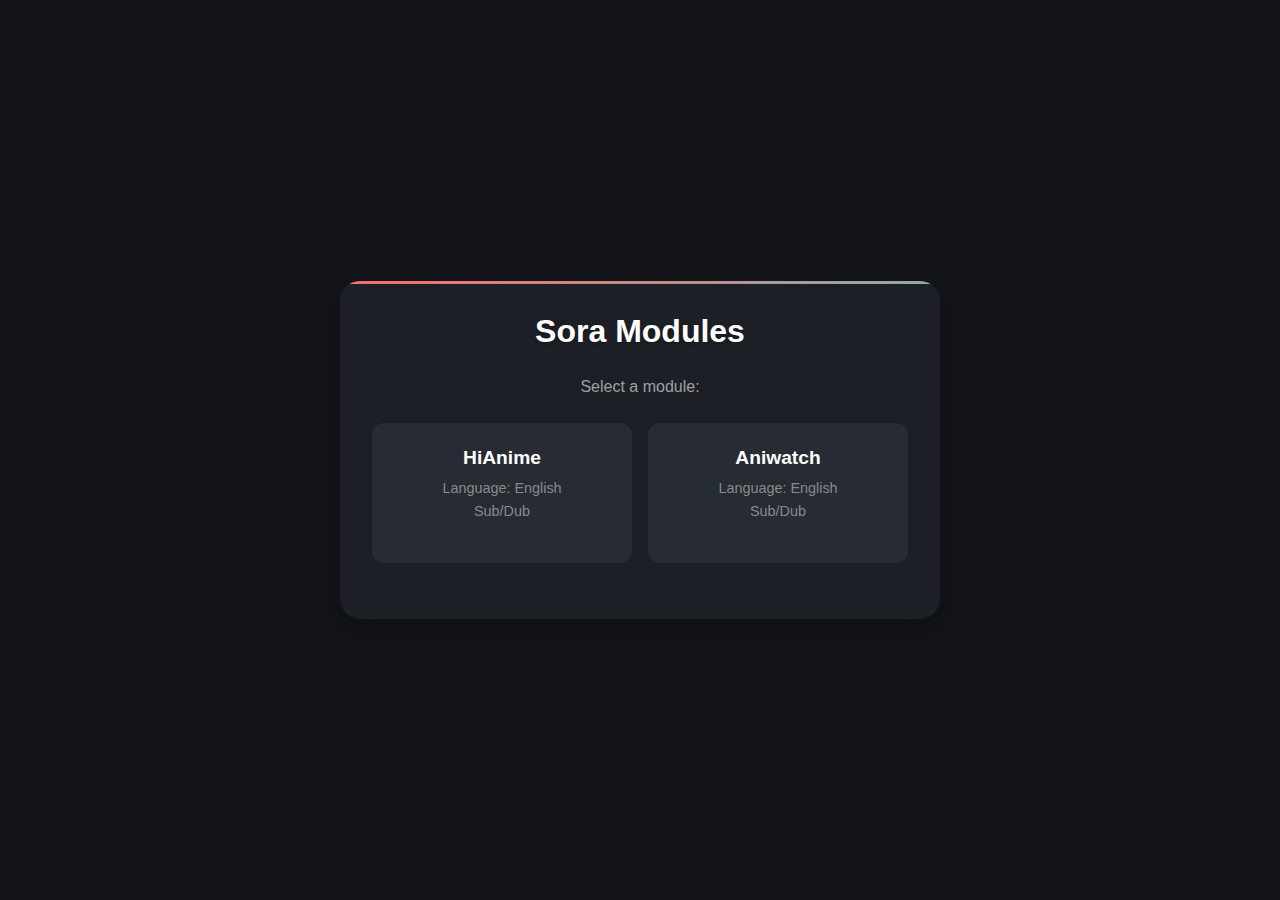
==== website/index.html @ 0da0c296 "Update index.html" ====
<!DOCTYPE html>
<html lang="en">
<head>
    <meta charset="UTF-8">
    <meta name="viewport" content="width=device-width, initial-scale=1.0">
    <title>Sora Modules</title>
    <link rel="stylesheet" href="styles.css">
</head>
<body>
    <div class="container">
        <!-- Homepage View -->
        <div id="homepage">
            <h1>Sora Modules</h1>
            <p>Select a module:</p> 
            <div class="modules-grid" id="websiteGrid">
                <!-- Websites will be loaded here dynamically -->
            </div>
        </div>

        <!-- Redirect View -->
        <div id="redirectContent" class="redirect-container">
            <div class="loading"></div>
            <p>Opening in Sora app...</p>
            <div class="link-display" id="linkDisplay"></div>
            <button class="button" onclick="copyLink()">Copy Link</button>
            <a href="/" class="button">Back to Home</a>
            <p class="success-message" id="successMessage">Link copied successfully!</p>
        </div>
    </div>

    <script>
        // Website configurations
        const websites = {
            'hianime': {
                name: 'HiAnime',
                baseUrl: 'https://raw.githubusercontent.com/50n50/sources/refs/heads/main/hianime/hianime.json',
                redirectUrl: 'sora://module?url=https://raw.githubusercontent.com/50n50/sources/refs/heads/main/hianime/hianime.json',
                description: 'Language: English<br>Sub/Dub'
            },
            'aniwatch': {
                name: 'Aniwatch',
                baseUrl: 'https://raw.githubusercontent.com/50n50/sources/refs/heads/main/aniwatch/aniwatch.json',
                redirectUrl: 'sora://module?url=https://raw.githubusercontent.com/50n50/sources/refs/heads/main/aniwatch/aniwatch.json',
                description: 'Language: English<br>Sub/Dub'
            },
            
            // Add more websites here
        };

        // Function to create website cards
        function createWebsiteCards() {
            const grid = document.getElementById('websiteGrid');
            
            for (const [id, website] of Object.entries(websites)) {
                const card = document.createElement('div');
                card.className = 'module-card';
                card.onclick = () => handleRedirect(website.redirectUrl, website.baseUrl);
                
                card.innerHTML = `
                    <h3 class="module-title">${website.name}</h3>
                    <p class="module-description">${website.description}</p>
                `;
                
                grid.appendChild(card);
            }
        }

        // Function to handle redirect
        function handleRedirect(redirectUrl, baseUrl) {
            // Show redirect content and hide homepage
            document.getElementById('homepage').style.display = 'none';
            document.getElementById('redirectContent').style.display = 'block';
            
            // Set the link display
            const linkDisplay = document.getElementById('linkDisplay');
            linkDisplay.textContent = baseUrl;
            
            // Attempt to open the app
            window.location.href = redirectUrl;
            
            // Show the link display after a short delay (in case redirect fails)
            setTimeout(() => {
                linkDisplay.style.display = 'block';
            }, 1500);
        }

        // Function to copy link
        function copyLink() {
            const linkText = document.getElementById('linkDisplay').textContent;
            navigator.clipboard.writeText(linkText).then(() => {
                const successMessage = document.getElementById('successMessage');
                successMessage.style.display = 'block';
                setTimeout(() => {
                    successMessage.style.display = 'none';
                }, 2000);
            });
        }

        // Initialize website cards when the page loads
        document.addEventListener('DOMContentLoaded', createWebsiteCards);

        // Check if we're on a direct website URL
        const path = window.location.pathname;
        const websiteId = path.split('/').pop().replace('.json', '');
        if (websites[websiteId]) {
            handleRedirect(websites[websiteId].redirectUrl, websites[websiteId].baseUrl);
        }
    </script>
</body>
</html>
---- website/styles.css ----
* {
    margin: 0;
    padding: 0;
    box-sizing: border-box;
    font-family: 'Segoe UI', Tahoma, Geneva, Verdana, sans-serif;
}

body {
    min-height: 100vh;
    display: flex;
    justify-content: center;
    align-items: center;
    background: #13151a;
    color: #fff;
    padding: 20px;
}

.container {
    background: rgba(30, 32, 40, 0.95);
    padding: 2rem;
    border-radius: 20px;
    box-shadow: 0 10px 30px rgba(0, 0, 0, 0.3);
    text-align: center;
    max-width: 600px;
    width: 90%;
    position: relative;
    overflow: hidden;
}

.container::before {
    content: '';
    position: absolute;
    top: 0;
    left: 0;
    right: 0;
    height: 3px;
    background: linear-gradient(90deg, #ff6b6b, #4ecdc4, #ff6b6b);
    background-size: 300% 100%;
    animation: gradientSlide 3s linear infinite;
}

@keyframes gradientSlide {
    0% { background-position: 100% 0%; }
    100% { background-position: 0% 0%; }
}

h1 {
    color: #fff;
    margin-bottom: 1.5rem;
    font-size: 2rem;
    text-shadow: 0 2px 4px rgba(0,0,0,0.2);
}

p {
    color: #a0a0a0;
    margin-bottom: 1.5rem;
    line-height: 1.6;
}

.modules-grid {
    display: grid;
    grid-template-columns: repeat(auto-fit, minmax(250px, 1fr));
    gap: 1rem;
    margin: 1.5rem 0;
}

.module-card {
    background: rgba(40, 44, 52, 0.95);
    padding: 1.5rem;
    border-radius: 12px;
    transition: transform 0.3s ease, box-shadow 0.3s ease;
    cursor: pointer;
}

.module-card:hover {
    transform: translateY(-5px);
    box-shadow: 0 5px 15px rgba(0,0,0,0.3);
}

.module-title {
    color: #fff;
    margin-bottom: 0.5rem;
    font-size: 1.2rem;
}

.module-description {
    color: #8a8a8a;
    font-size: 0.9rem;
    margin-bottom: 1rem;
}

.button {
    background: linear-gradient(135deg, #4ecdc4, #45b8ac);
    color: white;
    padding: 12px 24px;
    border: none;
    border-radius: 8px;
    cursor: pointer;
    font-size: 1rem;
    transition: all 0.3s ease;
    text-decoration: none;
    display: inline-block;
    margin: 0.5rem;
}

.button:hover {
    opacity: 0.9;
    transform: translateY(-2px);
}

.link-display {
    background: rgba(20, 22, 30, 0.95);
    padding: 12px;
    border-radius: 8px;
    margin: 1rem 0;
    word-break: break-all;
    font-family: monospace;
    color: #4ecdc4;
    display: none;
}

.success-message {
    color: #4ecdc4;
    margin-top: 1rem;
    display: none;
}

#redirectContent {
    display: none;
}

.redirect-container {
    text-align: center;
}

.loading {
    display: inline-block;
    width: 50px;
    height: 50px;
    border: 3px solid rgba(78, 205, 196, 0.3);
    border-radius: 50%;
    border-top-color: #4ecdc4;
    animation: spin 1s ease-in-out infinite;
    margin-bottom: 20px;
}

@keyframes spin {
    to { transform: rotate(360deg); }
}
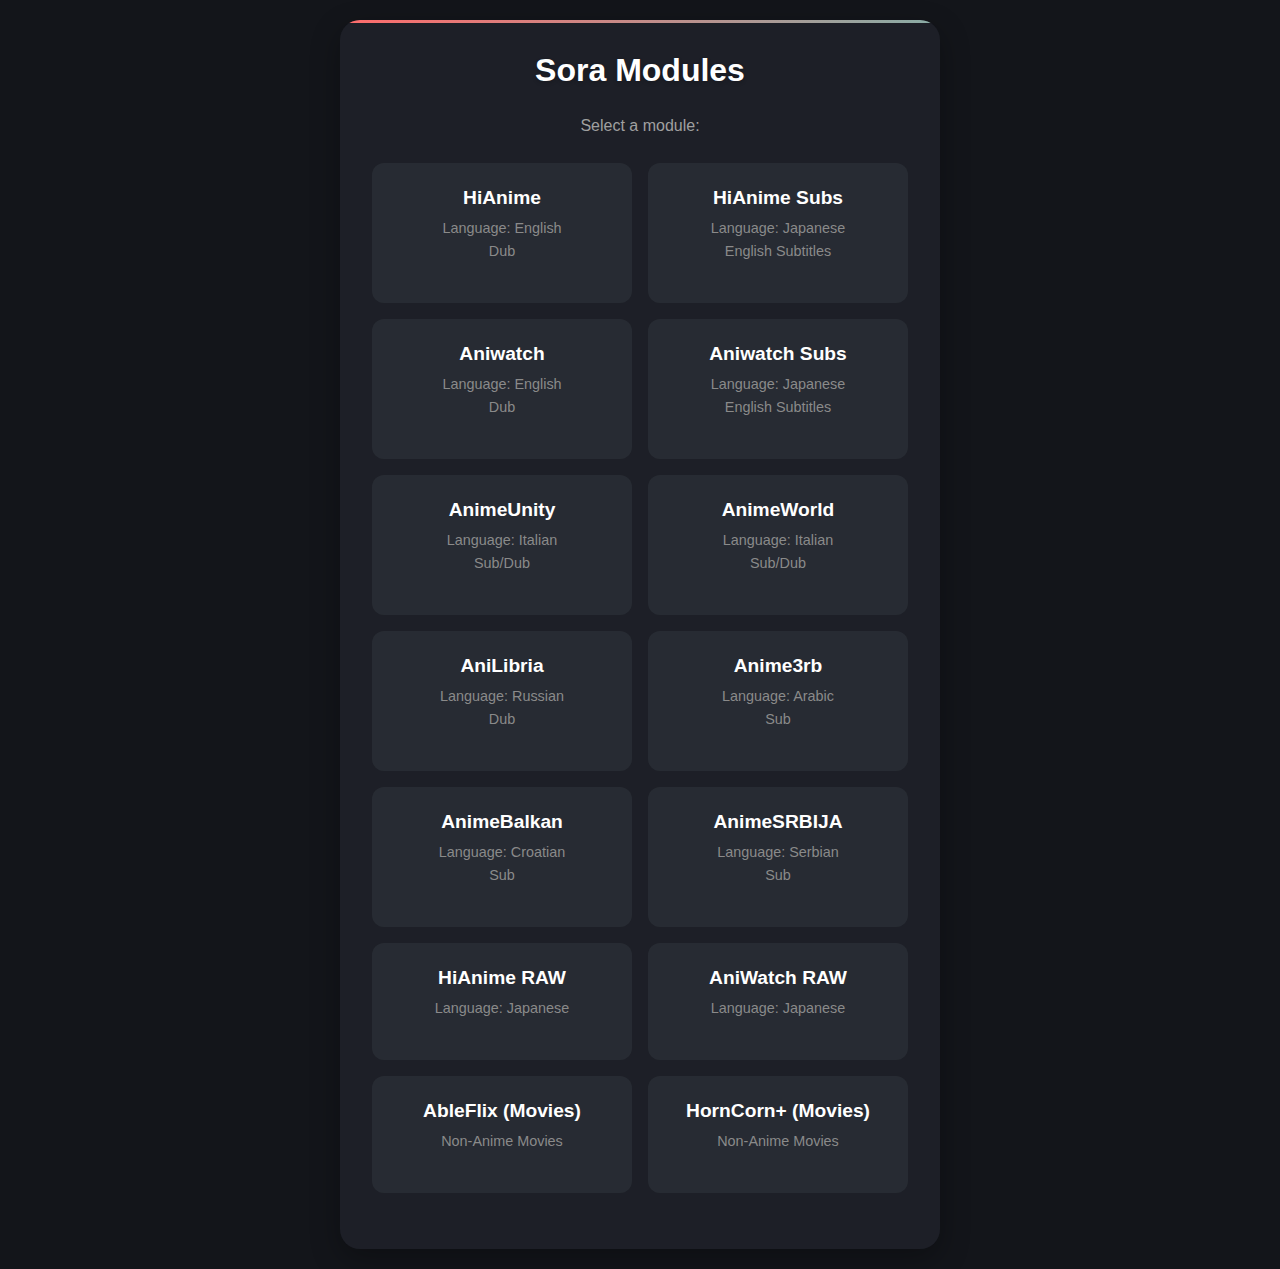
==== commit fa90d1b9: "Update index.html" ====
--- a/website/index.html
+++ b/website/index.html
@@ -20,13 +20,20 @@
         <!-- Redirect View -->
         <div id="redirectContent" class="redirect-container">
             <div class="loading"></div>
-            <p>Opening in Sora app...</p>
+            <p>Opening in Sora...</p>
             <div class="link-display" id="linkDisplay"></div>
             <button class="button" onclick="copyLink()">Copy Link</button>
-            <a href="/" class="button">Back to Home</a>
+            <button onclick="showHomepage()" class="button">Back to Home</button>
             <p class="success-message" id="successMessage">Link copied successfully!</p>
         </div>
     </div>
+
+    <!-- GitHub Link -->
+    <a href="https://github.com/ordzy/sora-modules-website" class="github-link" target="_blank" rel="noopener noreferrer" aria-label="GitHub Repository">
+        <svg viewBox="0 0 24 24" xmlns="http://www.w3.org/2000/svg">
+            <path d="M12 0C5.37 0 0 5.37 0 12c0 5.31 3.435 9.795 8.205 11.385.6.105.825-.255.825-.57 0-.285-.015-1.23-.015-2.235-3.015.555-3.795-.735-4.035-1.41-.135-.345-.72-1.41-1.23-1.695-.42-.225-1.02-.78-.015-.795.945-.015 1.62.87 1.845 1.23 1.08 1.815 2.805 1.305 3.495.99.105-.78.42-1.305.765-1.605-2.67-.3-5.46-1.335-5.46-5.925 0-1.305.465-2.385 1.23-3.225-.12-.3-.54-1.53.12-3.18 0 0 1.005-.315 3.3 1.23.96-.27 1.98-.405 3-.405s2.04.135 3 .405c2.295-1.56 3.3-1.23 3.3-1.23.66 1.65.24 2.88.12 3.18.765.84 1.23 1.905 1.23 3.225 0 4.605-2.805 5.625-5.475 5.925.435.375.81 1.095.81 2.22 0 1.605-.015 2.895-.015 3.3 0 .315.225.69.825.57A12.02 12.02 0 0024 12c0-6.63-5.37-12-12-12z"/>
+        </svg>
+    </a>
 
     <script>
         // Website configurations
@@ -35,15 +42,86 @@
                 name: 'HiAnime',
                 baseUrl: 'https://raw.githubusercontent.com/50n50/sources/refs/heads/main/hianime/hianime.json',
                 redirectUrl: 'sora://module?url=https://raw.githubusercontent.com/50n50/sources/refs/heads/main/hianime/hianime.json',
-                description: 'Language: English<br>Sub/Dub'
+                description: 'Language: English<br>Dub'
+            },
+            'hianimesubs': {
+                name: 'HiAnime Subs',
+                baseUrl: 'https://raw.githubusercontent.com/50n50/sources/refs/heads/main/hianimeSUBS/hianimeSUBS.json',
+                redirectUrl: 'sora://module?url=https://raw.githubusercontent.com/50n50/sources/refs/heads/main/hianime/hianimeSUBS.json',
+                description: 'Language: Japanese<br>English Subtitles'
             },
             'aniwatch': {
                 name: 'Aniwatch',
                 baseUrl: 'https://raw.githubusercontent.com/50n50/sources/refs/heads/main/aniwatch/aniwatch.json',
                 redirectUrl: 'sora://module?url=https://raw.githubusercontent.com/50n50/sources/refs/heads/main/aniwatch/aniwatch.json',
-                description: 'Language: English<br>Sub/Dub'
-            },
-            
+                description: 'Language: English<br>Dub'
+            },
+            'aniwatchsubs': {
+                name: 'Aniwatch Subs',
+                baseUrl: 'https://raw.githubusercontent.com/50n50/sources/refs/heads/main/aniwatch/aniwatchSUBS.json',
+                redirectUrl: 'sora://module?url=https://raw.githubusercontent.com/50n50/sources/refs/heads/main/aniwatch/aniwatchSUBS.json',
+                description: 'Language: Japanese<br>English Subtitles'
+            },
+            'animeunity': {
+                name: 'AnimeUnity',
+                baseUrl: 'https://raw.githubusercontent.com/50n50/sources/refs/heads/main/animeunity/animeuntiy.json',
+                redirectUrl: 'sora://module?url=https://raw.githubusercontent.com/50n50/sources/refs/heads/main/animeunity/animeuntiy.json',
+                description: 'Language: Italian<br>Sub/Dub'
+            },
+            'animeworld': {
+                name: 'AnimeWorld',
+                baseUrl: 'https://raw.githubusercontent.com/50n50/sources/refs/heads/main/animeworld/animeworld.json',
+                redirectUrl: 'sora://module?url=https://raw.githubusercontent.com/50n50/sources/refs/heads/main/animeworld/animeworld.json',
+                description: 'Language: Italian<br>Sub/Dub'
+            },
+            'anilibria': {
+                name: 'AniLibria',
+                baseUrl: 'https://raw.githubusercontent.com/50n50/sources/refs/heads/main/anilibria/anilibria.json',
+                redirectUrl: 'sora://module?url=https://raw.githubusercontent.com/50n50/sources/refs/heads/main/anilibria/anilibria.json',
+                description: 'Language: Russian <br>Dub'
+            },
+            'anime3rb': {
+                name: 'Anime3rb',
+                baseUrl: 'https://raw.githubusercontent.com/50n50/sources/refs/heads/main/anime3rb/anime3rb.json',
+                redirectUrl: 'sora://module?url=https://raw.githubusercontent.com/50n50/sources/refs/heads/main/anime3rb/anime3rb.json',
+                description: 'Language: Arabic <br>Sub'
+            },
+            'animebalkan': {
+                name: 'AnimeBalkan',
+                baseUrl: 'https://raw.githubusercontent.com/50n50/sources/refs/heads/main/animebalkan/animebalkan.json',
+                redirectUrl: 'sora://module?url=https://raw.githubusercontent.com/50n50/sources/refs/heads/main/animebalkan/animebalkan.json',
+                description: 'Language: Croatian <br>Sub'
+            },
+            'animesrbija': {
+                name: "AnimeSRBIJA",
+                baseUrl: 'https://raw.githubusercontent.com/50n50/sources/refs/heads/main/animesrbija/animesrbija.json',
+                redirectUrl: 'sora://module?url=https://raw.githubusercontent.com/50n50/sources/refs/heads/main/animesrbija/animesrbija.json',
+                description: 'Language: Serbian <br>Sub'
+            }, 
+            'hianimeraw': {
+                name: 'HiAnime RAW',
+                baseUrl: 'https://raw.githubusercontent.com/50n50/sources/refs/heads/main/hianimeRAW/hianimeRAW.json',
+                redirectUrl: 'sora://module?url=https://raw.githubusercontent.com/50n50/sources/refs/heads/main/hianimeRAW/hianimeRAW.json',
+                description: 'Language: Japanese'
+            },
+            'aniwatchraw': {
+                name: 'AniWatch RAW',
+                baseUrl: 'https://raw.githubusercontent.com/50n50/sources/refs/heads/main/aniwatchRAW/aniwatchRAW.json',
+                redirectUrl: 'sora://module?url=https://raw.githubusercontent.com/50n50/sources/refs/heads/main/aniwatchRAW/aniwatchRAW.json',
+                description: 'Language: Japanese'
+            },
+            'ableflix': {
+                name: 'AbleFlix (Movies)',
+                baseUrl: 'https://raw.githubusercontent.com/xibrox/sora-movie-module/refs/heads/main/ableflix/ableflix.json',
+                redirectUrl: 'sora://module?url=https://raw.githubusercontent.com/xibrox/sora-movie-module/refs/heads/main/ableflix/ableflix.json',
+                description: 'Non-Anime Movies'
+            },
+            'horncorn': {
+                name: 'HornCorn+ (Movies)',
+                baseUrl: 'https://raw.githubusercontent.com/xibrox/sora-movie-module/refs/heads/main/horncorn/horncorn.json',
+                redirectUrl: 'sora://module?url=https://raw.githubusercontent.com/xibrox/sora-movie-module/refs/heads/main/horncorn/horncorn.json',
+                description: 'Non-Anime Movies'
+            },
             // Add more websites here
         };
 
@@ -67,9 +145,13 @@
 
         // Function to handle redirect
         function handleRedirect(redirectUrl, baseUrl) {
-            // Show redirect content and hide homepage
-            document.getElementById('homepage').style.display = 'none';
-            document.getElementById('redirectContent').style.display = 'block';
+            // Update the URL without reloading the page
+            const websiteId = Object.entries(websites).find(([_, site]) => site.baseUrl === baseUrl)?.[0];
+            if (websiteId) {
+                window.history.pushState({ module: true }, '', `/${websiteId}`);
+            }
+
+            showRedirectView();
             
             // Set the link display
             const linkDisplay = document.getElementById('linkDisplay');
@@ -83,6 +165,28 @@
                 linkDisplay.style.display = 'block';
             }, 1500);
         }
+
+        // Function to show redirect view
+        function showRedirectView() {
+            document.getElementById('homepage').style.display = 'none';
+            document.getElementById('redirectContent').style.display = 'block';
+        }
+
+        // Function to show homepage
+        function showHomepage() {
+            document.getElementById('homepage').style.display = 'block';
+            document.getElementById('redirectContent').style.display = 'none';
+            window.history.pushState({ module: false }, '', '/');
+        }
+
+        // Handle browser back/forward buttons
+        window.addEventListener('popstate', (event) => {
+            if (event.state?.module) {
+                showRedirectView();
+            } else {
+                showHomepage();
+            }
+        });
 
         // Function to copy link
         function copyLink() {
@@ -96,15 +200,15 @@
             });
         }
 
+        // Check if we're on a module path
+        const path = window.location.pathname;
+        const websiteId = path.slice(1); // Remove leading slash
+        if (websiteId && websites[websiteId]) {
+            handleRedirect(websites[websiteId].redirectUrl, websites[websiteId].baseUrl);
+        }
+
         // Initialize website cards when the page loads
         document.addEventListener('DOMContentLoaded', createWebsiteCards);
-
-        // Check if we're on a direct website URL
-        const path = window.location.pathname;
-        const websiteId = path.split('/').pop().replace('.json', '');
-        if (websites[websiteId]) {
-            handleRedirect(websites[websiteId].redirectUrl, websites[websiteId].baseUrl);
-        }
     </script>
 </body>
 </html> 
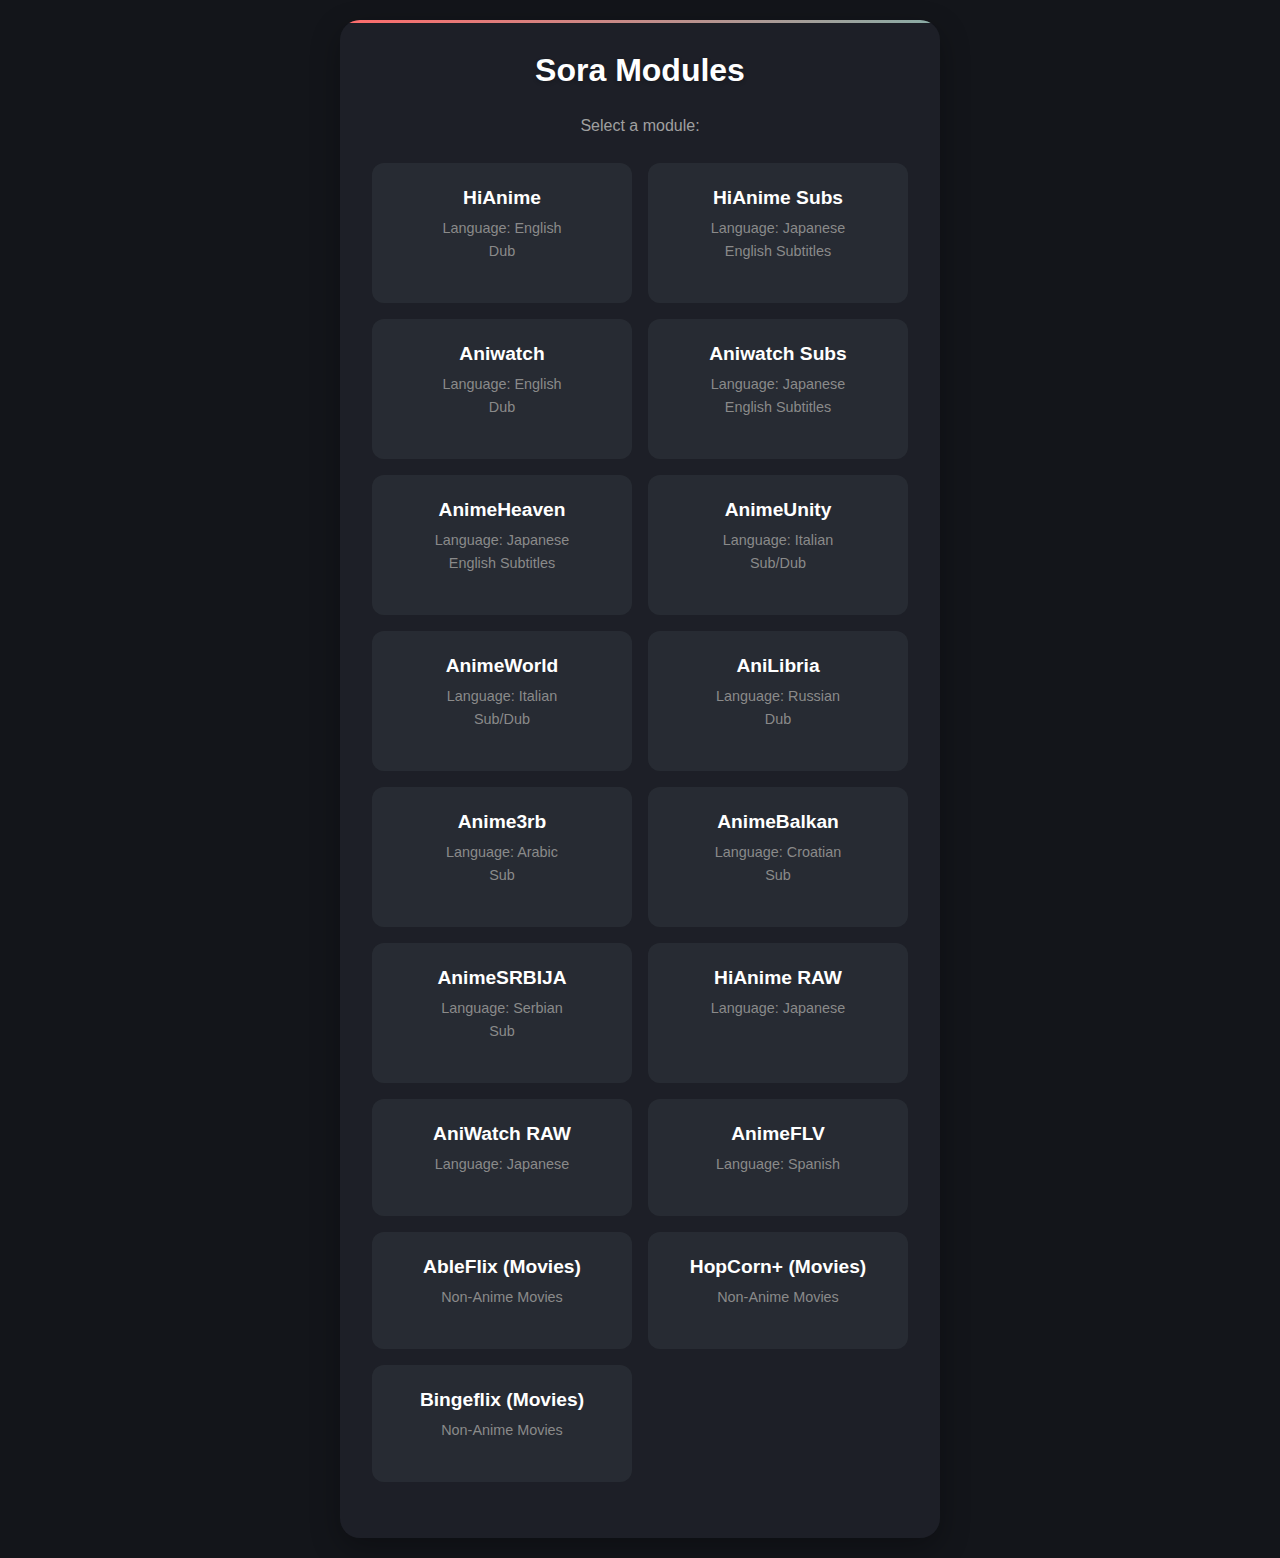
==== commit 44a56bb5: "Update index.html" ====
--- a/website/index.html
+++ b/website/index.html
@@ -47,7 +47,7 @@
             'hianimesubs': {
                 name: 'HiAnime Subs',
                 baseUrl: 'https://raw.githubusercontent.com/50n50/sources/refs/heads/main/hianimeSUBS/hianimeSUBS.json',
-                redirectUrl: 'sora://module?url=https://raw.githubusercontent.com/50n50/sources/refs/heads/main/hianime/hianimeSUBS.json',
+                redirectUrl: 'sora://module?url=https://raw.githubusercontent.com/50n50/sources/refs/heads/main/hianimeSUBS/hianimeSUBS.json',
                 description: 'Language: Japanese<br>English Subtitles'
             },
             'aniwatch': {
@@ -58,8 +58,14 @@
             },
             'aniwatchsubs': {
                 name: 'Aniwatch Subs',
-                baseUrl: 'https://raw.githubusercontent.com/50n50/sources/refs/heads/main/aniwatch/aniwatchSUBS.json',
-                redirectUrl: 'sora://module?url=https://raw.githubusercontent.com/50n50/sources/refs/heads/main/aniwatch/aniwatchSUBS.json',
+                baseUrl: 'https://raw.githubusercontent.com/50n50/sources/refs/heads/main/aniwatchSUBS/aniwatchSUBS.json',
+                redirectUrl: 'sora://module?url=https://raw.githubusercontent.com/50n50/sources/refs/heads/main/aniwatchSUBS/aniwatchSUBS.json',
+                description: 'Language: Japanese<br>English Subtitles'
+            },
+            'animeheaven': {
+                name: 'AnimeHeaven',
+                baseUrl: 'https://raw.githubusercontent.com/50n50/sources/refs/heads/main/animeheaven/animeheaven.json',
+                redirectUrl: 'sora://module?url=https://raw.githubusercontent.com/50n50/sources/refs/heads/main/animeheaven/animeheaven.json',
                 description: 'Language: Japanese<br>English Subtitles'
             },
             'animeunity': {
@@ -110,16 +116,28 @@
                 redirectUrl: 'sora://module?url=https://raw.githubusercontent.com/50n50/sources/refs/heads/main/aniwatchRAW/aniwatchRAW.json',
                 description: 'Language: Japanese'
             },
+            'animeflv': {
+                name: 'AnimeFLV',
+                baseUrl: 'https://raw.githubusercontent.com/jcpicco/sora-modules/refs/heads/main/animeflv/animeflv.json',
+                redirectUrl: 'sora://module?url=https://raw.githubusercontent.com/jcpicco/sora-modules/refs/heads/main/animeflv/animeflv.json',
+                description: 'Language: Spanish'
+            },
             'ableflix': {
                 name: 'AbleFlix (Movies)',
                 baseUrl: 'https://raw.githubusercontent.com/xibrox/sora-movie-module/refs/heads/main/ableflix/ableflix.json',
                 redirectUrl: 'sora://module?url=https://raw.githubusercontent.com/xibrox/sora-movie-module/refs/heads/main/ableflix/ableflix.json',
                 description: 'Non-Anime Movies'
             },
-            'horncorn': {
-                name: 'HornCorn+ (Movies)',
-                baseUrl: 'https://raw.githubusercontent.com/xibrox/sora-movie-module/refs/heads/main/horncorn/horncorn.json',
-                redirectUrl: 'sora://module?url=https://raw.githubusercontent.com/xibrox/sora-movie-module/refs/heads/main/horncorn/horncorn.json',
+            'hopcorn': {
+                name: 'HopCorn+ (Movies)',
+                baseUrl: 'https://raw.githubusercontent.com/xibrox/sora-movie-module/refs/heads/main/hopcorn/hopcorn.json',
+                redirectUrl: 'sora://module?url=https://raw.githubusercontent.com/xibrox/sora-movie-module/refs/heads/main/hopcorn/hopcorn.json',
+                description: 'Non-Anime Movies'
+            },
+            'bingeflix': {
+                name: 'Bingeflix (Movies)',
+                baseUrl: 'https://raw.githubusercontent.com/xibrox/sora-movie-module/refs/heads/main/bingeflex/bingeflex.json',
+                redirectUrl: 'sora://module?url=https://raw.githubusercontent.com/xibrox/sora-movie-module/refs/heads/main/bingeflex/bingeflex.json',
                 description: 'Non-Anime Movies'
             },
             // Add more websites here
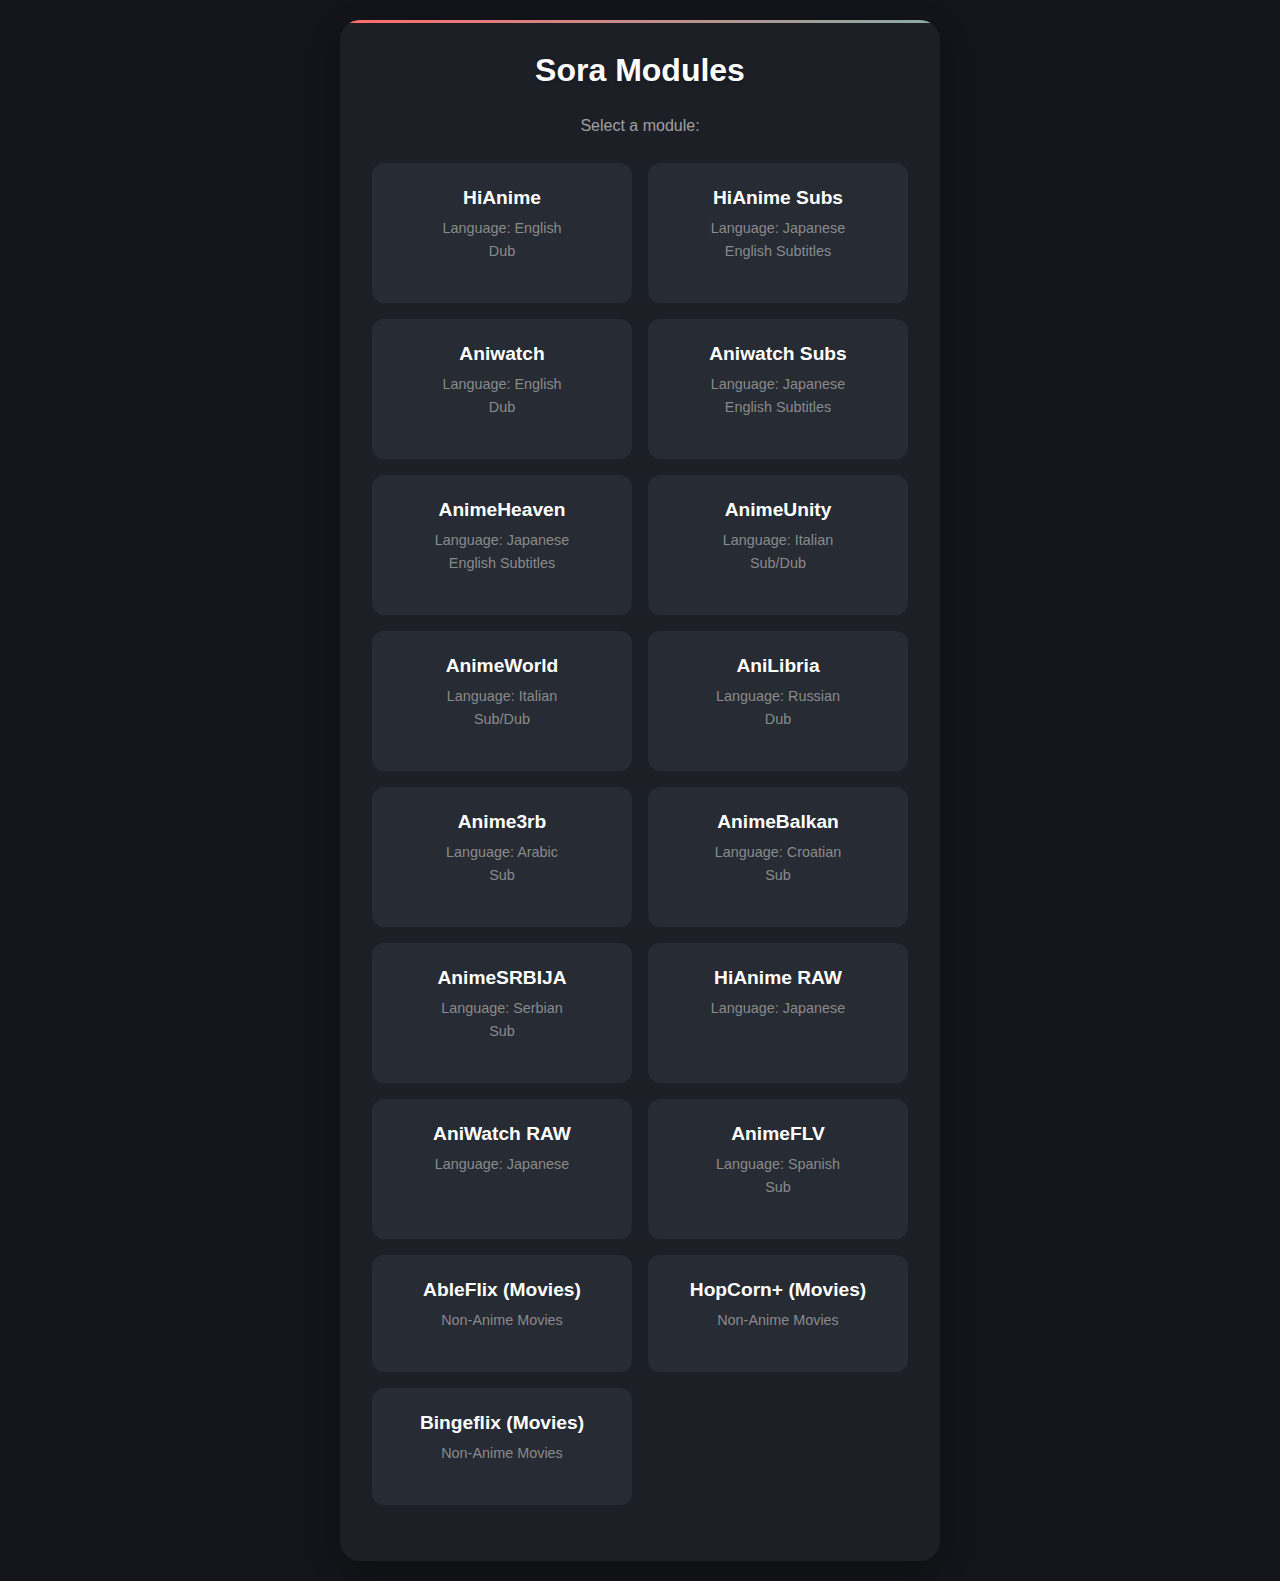
==== commit 6bda2253: "Update index.html" ====
--- a/website/index.html
+++ b/website/index.html
@@ -120,7 +120,7 @@
                 name: 'AnimeFLV',
                 baseUrl: 'https://raw.githubusercontent.com/jcpicco/sora-modules/refs/heads/main/animeflv/animeflv.json',
                 redirectUrl: 'sora://module?url=https://raw.githubusercontent.com/jcpicco/sora-modules/refs/heads/main/animeflv/animeflv.json',
-                description: 'Language: Spanish'
+                description: 'Language: Spanish <br>Sub'
             },
             'ableflix': {
                 name: 'AbleFlix (Movies)',
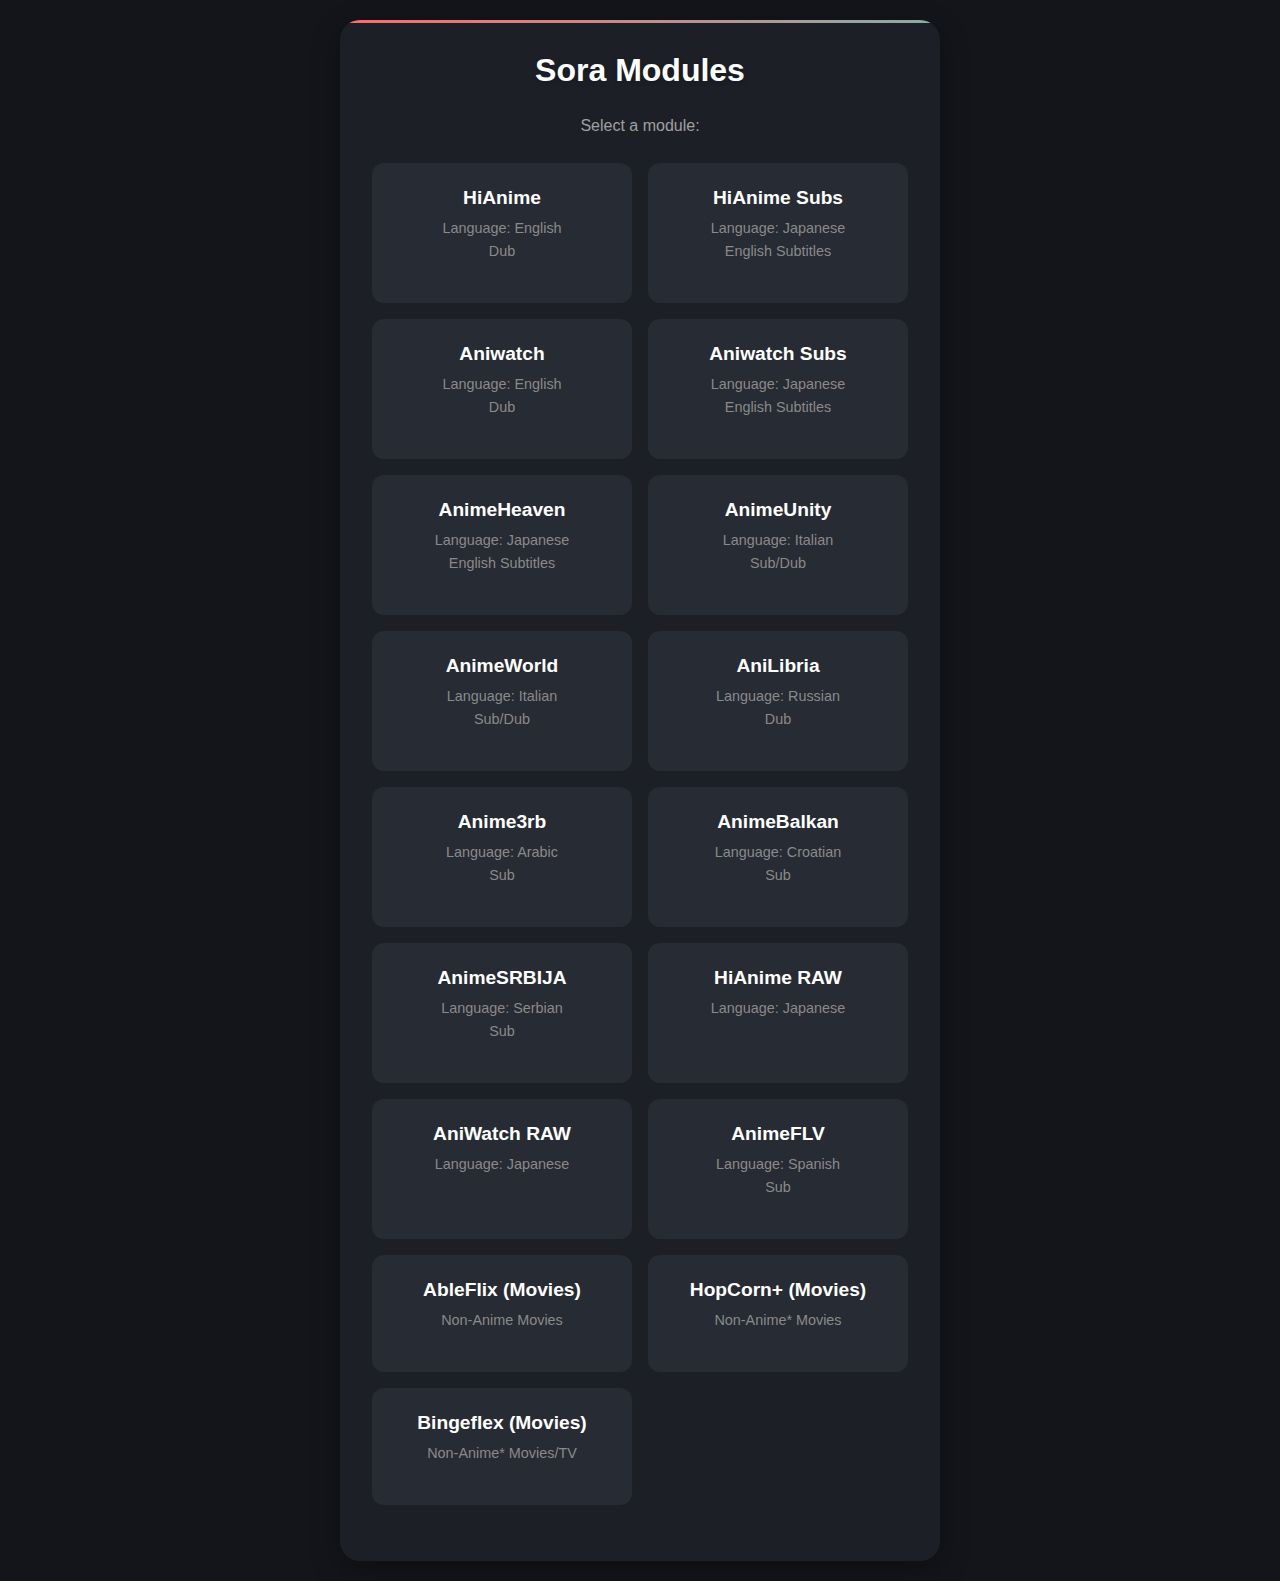
==== commit 3154a450: "Update index.html" ====
--- a/website/index.html
+++ b/website/index.html
@@ -132,13 +132,13 @@
                 name: 'HopCorn+ (Movies)',
                 baseUrl: 'https://raw.githubusercontent.com/xibrox/sora-movie-module/refs/heads/main/hopcorn/hopcorn.json',
                 redirectUrl: 'sora://module?url=https://raw.githubusercontent.com/xibrox/sora-movie-module/refs/heads/main/hopcorn/hopcorn.json',
-                description: 'Non-Anime Movies'
-            },
-            'bingeflix': {
-                name: 'Bingeflix (Movies)',
+                description: 'Non-Anime* Movies'
+            },
+            'bingeflex': {
+                name: 'Bingeflex (Movies)',
                 baseUrl: 'https://raw.githubusercontent.com/xibrox/sora-movie-module/refs/heads/main/bingeflex/bingeflex.json',
                 redirectUrl: 'sora://module?url=https://raw.githubusercontent.com/xibrox/sora-movie-module/refs/heads/main/bingeflex/bingeflex.json',
-                description: 'Non-Anime Movies'
+                description: 'Non-Anime* Movies/TV'
             },
             // Add more websites here
         };
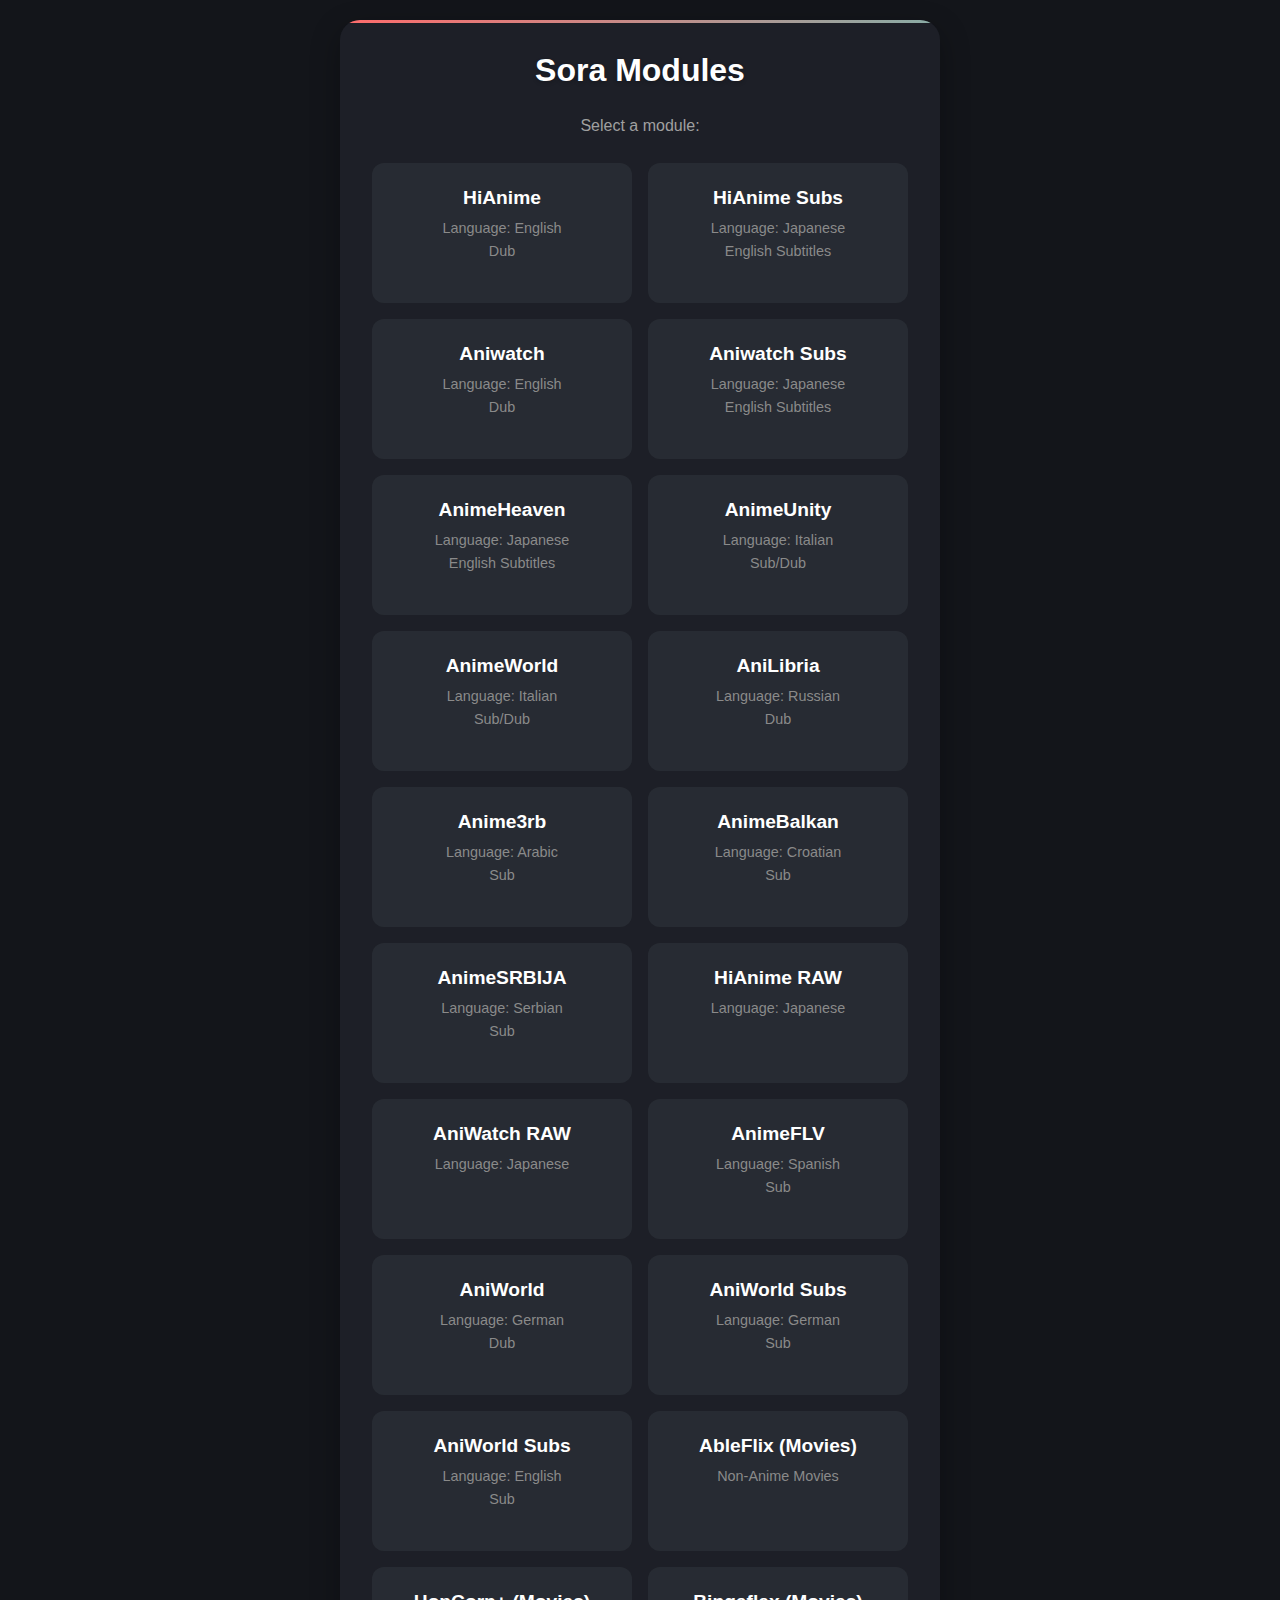
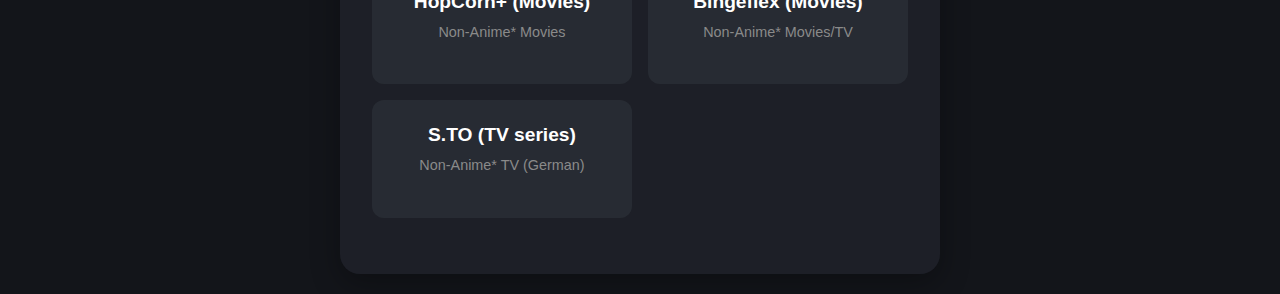
==== commit d9d13687: "Merge pull request #5 from 50n50/main" ====
--- a/website/index.html
+++ b/website/index.html
@@ -122,6 +122,24 @@
                 redirectUrl: 'sora://module?url=https://raw.githubusercontent.com/jcpicco/sora-modules/refs/heads/main/animeflv/animeflv.json',
                 description: 'Language: Spanish <br>Sub'
             },
+            'aniworld': {
+                name: 'AniWorld',
+                baseUrl: 'ttps://raw.githubusercontent.com/50n50/sources/refs/heads/main/aniworld/AniWorldGerDub.json',
+                redirectUrl: 'sora://module?url=https://raw.githubusercontent.com/50n50/sources/refs/heads/main/aniworld/AniWorldGerDub.json',
+                description: 'Language: German <br>Dub'
+            },
+            'aniworldgersub': {
+                name: 'AniWorld Subs',
+                baseUrl: 'https://raw.githubusercontent.com/50n50/sources/refs/heads/main/aniworld/AniWorldGerSub.json',
+                redirectUrl: 'sora://module?url=https://raw.githubusercontent.com/50n50/sources/refs/heads/main/aniworld/AniWorldGerSub.json',
+                description: 'Language: German <br>Sub'
+            },
+            'aniworldengsub': {
+                name: 'AniWorld Subs',
+                baseUrl: 'https://raw.githubusercontent.com/50n50/sources/refs/heads/main/aniworld/AniWorldEngSub.json',
+                redirectUrl: 'sora://module?url=https://raw.githubusercontent.com/50n50/sources/refs/heads/main/aniworld/AniWorldEngSub.json',
+                description: 'Language: English <br>Sub'
+            },
             'ableflix': {
                 name: 'AbleFlix (Movies)',
                 baseUrl: 'https://raw.githubusercontent.com/xibrox/sora-movie-module/refs/heads/main/ableflix/ableflix.json',
@@ -139,6 +157,11 @@
                 baseUrl: 'https://raw.githubusercontent.com/xibrox/sora-movie-module/refs/heads/main/bingeflex/bingeflex.json',
                 redirectUrl: 'sora://module?url=https://raw.githubusercontent.com/xibrox/sora-movie-module/refs/heads/main/bingeflex/bingeflex.json',
                 description: 'Non-Anime* Movies/TV'
+            },'sdotto': {
+                name: 'S.TO (TV series)',
+                baseUrl: 'https://raw.githubusercontent.com/50n50/sources/refs/heads/main/s.to/sToGerDub.json',
+                redirectUrl: 'sora://module?url=https://raw.githubusercontent.com/50n50/sources/refs/heads/main/s.to/sToGerDub.json',
+                description: 'Non-Anime* TV (German)'
             },
             // Add more websites here
         };
